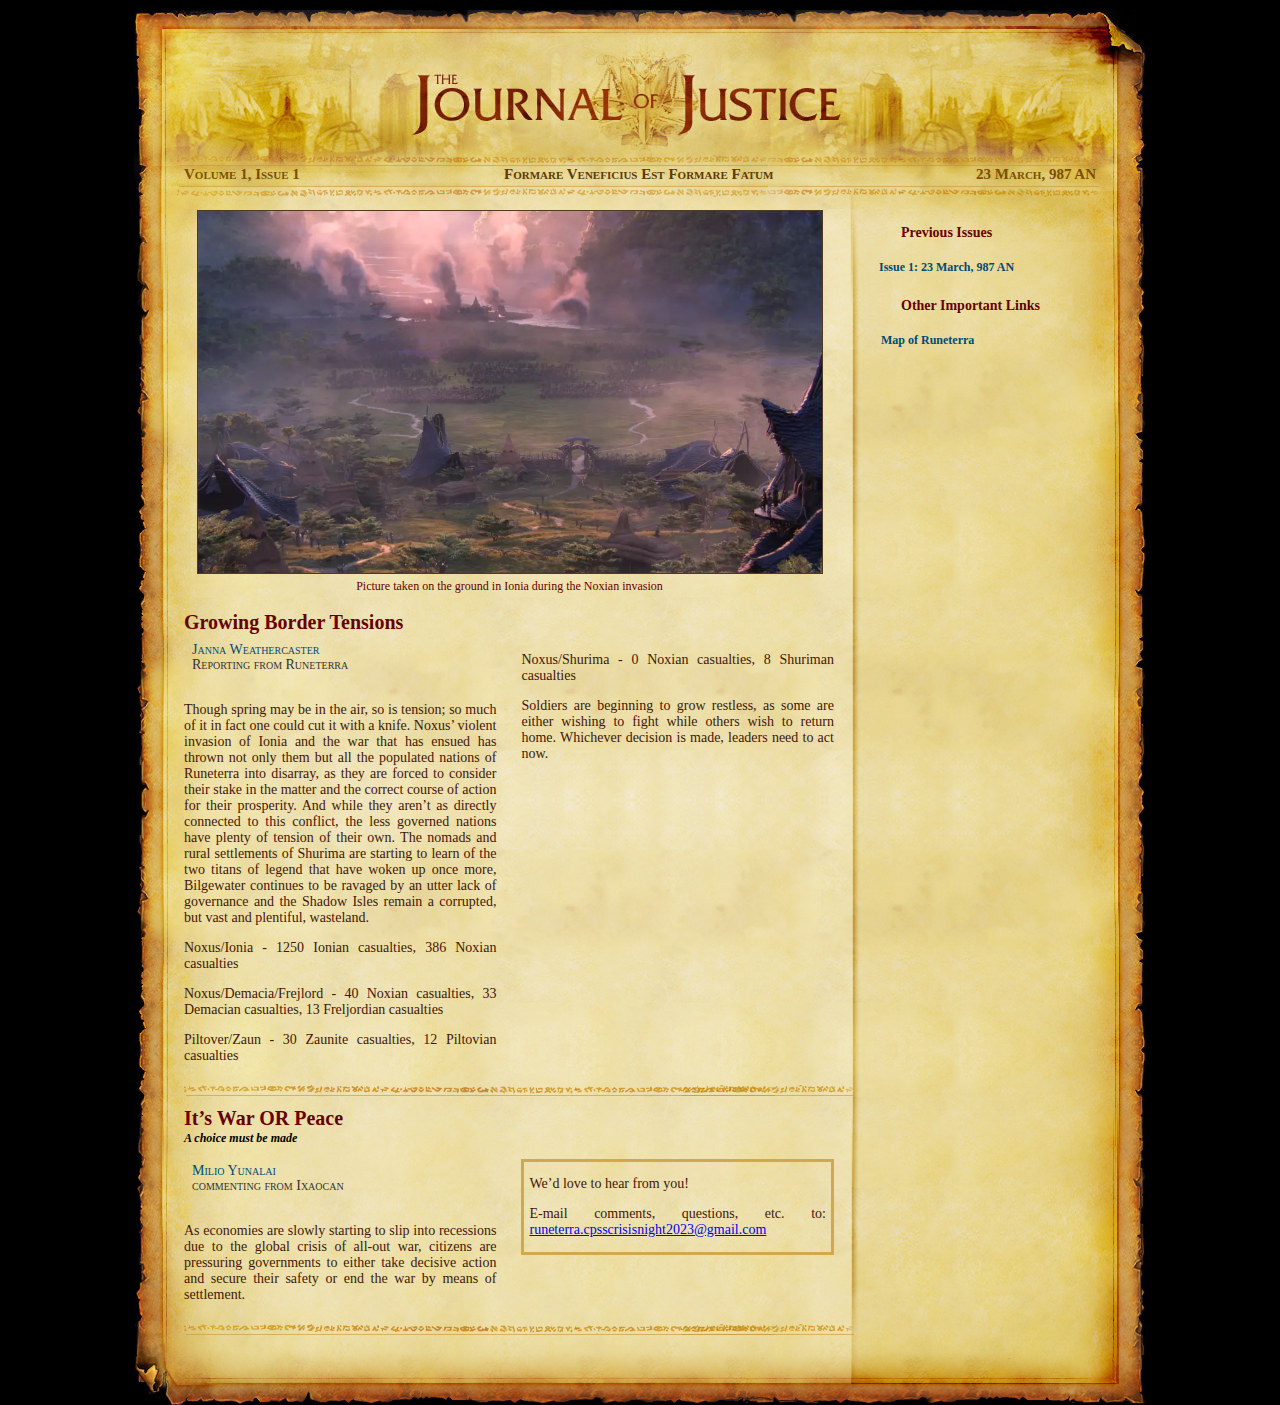
==== update-1.html @ 68105bf0 "Rename index.html to update-1.html" ====
<!DOCTYPE html PUBLIC "-//W3C//DTD HTML 4.01//EN" "http://www.w3.org/TR/html4/strict.dtd">
<!-- saved from url=(0058)http://arcanummajoris.altervista.org/JoJ/Vol1/Issue19.html -->
<html xmlns="http://www.w3.org/1999/xhtml" xml:lang="en" lang="en"><head><meta http-equiv="Content-Type" content="text/html; charset=UTF-8">


	<script type="text/javascript" src="./JOJ TEMPLATE_files/script_    _script type=" text="" javascript"=""></script>
	<link type="text/css" rel="stylesheet" media="all" href="./JOJ TEMPLATE_files/style.css">
    <link type="text/css" rel="stylesheet" media="all" href="./JOJ TEMPLATE_files/shadowbox.css">
	<script type="text/javascript">
		Shadowbox.init({
			enableKeys: false
		});
	</script>
	
	<title>The Journal of Justice – Volume 1, Issue 1</title>
<style id="custom-cursor" type="text/css">body button, body [type='button'], body input[type='reset'], body input[type='submit'], body [role="button"], ::-webkit-search-cancel-button, ::-webkit-search-decoration, ::-webkit-scrollbar-button, ::-webkit-file-upload-button, [role^=button], .cc_pointer, [type="search"]::-webkit-search-cancel-button, a, select, [type="search"]::-webkit-search-decoration, .paper-button, .ytp-progress-bar-container, input[type=submit], :link, :visited, a > *, img,  ::-webkit-scrollbar-button, .ogdlpmhglpejoiomcodnpjnfgcpmgale_pointer, ::-webkit-file-upload-button, .ytp-volume-panel, #myogdlpmhglpejoiomcodnpjnfgcpmgale .icon, body .custom-cursor-on-hover {cursor: "./JOJ TEMPLATE_files/cursor.png" 4 1, pointer !important;} html,body,body select,body .custom-cursor-default-hover {cursor: "./JOJ TEMPLATE_files/cursor.png" 7 3, auto !important;}></style></head>
<body>
	<div id="container">
		<div id="header">
			<img id="logo" src="./JOJ TEMPLATE_files/logo_en.jpg" alt="The Journal of Justice">
			<h1 id="issue_number">Volume 1, Issue 1</h1>
			<h2 id="latin_slug">Formare Veneficius Est Formare Fatum</h2>
			<h1 id="issue_date">23 March, 987 AN</h1>
		</div>
		<div id="footer"></div>
		<div id="sidebar">
            <div class="sidebar_top">
                <h2>Previous Issues</h2>
                <div id="block-block-3" class="block block-block">
					<div class="content">
					</div>
				</div>
				<div id="block-views-story_latest_issues-block_1" class="block block-views">
				<div class="content">
					<div class="view view-story-latest-issues view-id-story_latest_issues view-display-id-block_1 view-dom-id-1">
						<div class="view-content">
							<div class="item-list">
								<ul>
									<li class="views-row views-row-1 views-row-odd views-row-first">  
										<div class="views-field-title">
											<span class="field-content"><a href="#">Issue 1: 23 March, 987 AN</a></span>
										</div>
									</li>
								</ul>
							</div>
						</div>
					</div>
				</div>
			</div>
		</div>
		<div class="sidebar_bottom">
			<h2>Other Important Links</h2>
			<a href="https://drive.google.com/file/d/1shIzvJW5BO_DKiOSZcNDEJlAhk3VjiIP/view?usp=sharing">Map of Runeterra</a>
		</div>
			</div>
<div align="justify">
<div id="content_left">
					<center><img src="./JOJ TEMPLATE_files/H6HaHTj.png" style="width: 624px; height: 362px;" alt=""><span class="image_caption">       Picture taken on the ground in Ionia during the Noxian invasion</span></center><br>
<div class="article_block_100">
<h1>Growing Border Tensions</h1>

<div align="justify">
<div class="left_column">
<div class="reporter_box"><span class="reported_by">Janna Weathercaster</span> <span class="reported_from">Reporting from Runeterra</span></div>

<p>Though spring may be in the air, so is tension; so much of it in fact one could cut it with a knife. Noxus’ violent invasion of Ionia and the war that has ensued has thrown not only them but all the populated nations of Runeterra into disarray, as they are forced to consider their stake in the matter and the correct course of action for their prosperity. And while they aren’t as directly connected to this conflict, the less governed nations have plenty of tension of their own. The nomads and rural settlements of Shurima are starting to learn of the two titans of legend that have woken up once more, Bilgewater continues to be ravaged by an utter lack of governance and the Shadow Isles remain a corrupted, but vast and plentiful, wasteland.

</p>
<p>Noxus/Ionia - 1250 Ionian casualties, 386 Noxian casualties

</p>
<p>Noxus/Demacia/Frejlord - 40 Noxian casualties, 33 Demacian casualties, 13 Freljordian casualties

</p>
<p>Piltover/Zaun - 30 Zaunite casualties, 12 Piltovian casualties

</p>

</div>
</div>
<div align="justify">
<div class="right_column" style="margin-top: 3px;">

<p>Noxus/Shurima - 0 Noxian casualties, 8 Shuriman casualties

</p>
<p>Soldiers are beginning to grow restless, as some are either wishing to fight while others wish to return home. Whichever decision is made, leaders need to act now.

</p>




</div>
</div>
<div class="clear"></div>
<hr>
<h1>It’s War OR Peace</h1>
<h2>A choice must be made</h2>
<div align="justify">
<div class="left_column">
<div class="reporter_box"><span class="reported_by">Milio Yunalai</span> <span class="reported_from"> commenting from Ixaocan </span></div>

<p>As economies are slowly starting to slip into recessions due to the global crisis of all-out war, citizens are pressuring governments to either take decisive action and secure their safety or end the war by means of settlement.</p>

</div>
</div>

<div class="right_column" style="margin-top: 3px;">
<div align="justify">

</div>
<div class="article_block_100">
<div class="article_seperator">
<p>We’d love to hear from you!</p>
<p>E-mail comments, questions, etc. to: <a href="mailto:journalofjustice@riotgames.com">runeterra.cpsscrisisnight2023@gmail.com</a></p>


</div>
</div>
</div>
<div class="clear"></div>
<hr>		</div>
		<div style="clear: left"></div>
	</div>

<div id="sb-container"><div id="sb-overlay"></div><div id="sb-wrapper"><div id="sb-title"><div id="sb-title-inner"></div></div><div id="sb-wrapper-inner"><div id="sb-body"><div id="sb-body-inner"></div><div id="sb-loading"><div id="sb-loading-inner"><span>loading</span></div></div></div></div><div id="sb-info"><div id="sb-info-inner"><div id="sb-counter"></div><div id="sb-nav"><a id="sb-nav-close" title="Close" onclick="Shadowbox.close()"></a><a id="sb-nav-next" title="Next" onclick="Shadowbox.next()"></a><a id="sb-nav-play" title="Play" onclick="Shadowbox.play()"></a><a id="sb-nav-pause" title="Pause" onclick="Shadowbox.pause()"></a><a id="sb-nav-previous" title="Previous" onclick="Shadowbox.previous()"></a></div></div></div></div></div>
<script type="text/javascript">
			
</script></div></body></html>
---- JOJ TEMPLATE_files/style.css ----
html,body {
	padding: 0;
	height: 100%; /* needed for container min-height */
}

body {
	background: #000000;
	font-family: Georgia, serif;
	font-size: 14px;
	color: #666;
	margin: 50px 0;
}

.views-admin-links {
	display: none;
}

#container {
	position: relative; /* needed for footer positioning*/
	margin: 0 auto; /* center, not in IE5 */
	width: 1012px;
	background: #000000 url('./parchment_body.png') top left repeat-y;
	min-height: 400px;
}

#header {
	padding: 10px;
	background: url('./parchment_header.png') top left no-repeat;
	height: 313px;
	position: absolute;
	top: -40px;
	left: 0;
	right: 0;
}

#sidebar {
	padding: 10px;
	padding-top: 160px;
	position: relative;
	float: right;
	width: 235px;
	margin-right: 32px;
}

#footer {
	position: absolute;
	bottom: -50px;
	left: 0;
	right: 0;
	background: url('./parchment_footer.png') bottom left no-repeat;
	height: 313px;
}

.clear {
	clear: both;
}

hr {
	width: 674px;
	height: 11px;
	background: url('./hr_bg.png') top left no-repeat;
	border: none;
	margin-bottom: 10px;
}

.half {
    width: 322px;
}
/* End Basic Layout */

/* Header Layout */
#header h1, h2 {
	color: #7c4f00;
	font-size: 15px;
	font-family: Georgia, serif;
}

#header h2 {
	color: #5c3a00;
}

#issue_number {
	position: absolute; 
	top: 146px; 
	left: 50px;
	font-variant: small-caps;
}

#latin_slug {
 	position: absolute; 
 	top: 144px; 
 	left: 370px;
 	font-variant: small-caps;
}

#issue_date {
	position: absolute; 
	top: 146px; 
	right: 50px;
	font-variant: small-caps;
}

#logo {
	position: absolute; 
	left: 217px; 
	top: 54px;
}
/* End Header Layout */

/* Primary Content Styles */
#content_left {
	padding: 0 20px;
	padding-top: 160px;
	padding-bottom: 10px;
	margin-left: 30px;
	margin-right: 291px;
	position: relative;
}

#content_left h1 {
	color: #660000;
	font-size: 20px;
	font-family: Georgia, serif;
	margin: 0px;
	padding: 0px;
	line-height: 25px;
}

#content_left h2 {
	color: #000000;
	font-size: 12px;
	margin-top: 0px;
	font-family: Georgia, serif;
    font-style: italic;
}

#content_left h3 {
	font-size: 12px; 
	font-weight: bold; 
	color: #600;
	margin-bottom: -5px;
	border-bottom: 2px solid #600;
}

#content_left p {
	color: #411806;
}

#content_left img {
	border: 1px solid #513922;
}

.article_block_100 {
	width: 100%;
}

.article_block_50 {
	float: left;
	width: 48%;
}

.left {
	padding-right: 25px;
}

.left_column {
	float: left;
	width: 48%;
	padding-right: 25px;
}

.right_column {
	float: left;
	width: 48%;
	margin-top: 20px;
}

.reporter_box {
	background: url('http://arcanummajoris.altervista.org/wp-content/uploads/2016/02/reporter_box_bg.jpg') top left no-repeat;
	height: 47px;
	width: 287px;
	min-height: 47px;
	font-size: 14px;
	padding-top: 6px;
	padding-left: 8px;
	position: relative;
	font-variant: small-caps
}

.reported_by {
	color: #004b75;
	position: absolute;
	top: 7px;
}

.reported_from {
	color: #333333;
	position: absolute;
	bottom: 15px;
}

.mug_shot {
	border: 1px solid #6a4f29;
	height: 34px;
	width: 34px;
	float: left;
}

.article_seperator {
	padding-left: 5px; 
	padding-right: 5px; 
	border: 3px solid #d0a84d;
}

.inline_image {
	float: left; 
	padding-right: 5px; 
}

#content_left img.inline_image {
	border: none;
}

.image_caption { 
	font-size: 12px; 
	color: #600;
}
/* End Primary Content Styles */

/* Sidebar Styles */
#sidebar h2 {
	background: url('http://arcanummajoris.altervista.org/wp-content/uploads/2016/02/sidebar_h1_bg.png') top left no-repeat;
	height: 26px;
	font-size: 14px;
	color: #660000;
	padding-left: 32px;
	line-height: 22px;
}

.item-list ul {
	color: #004b75;
	margin-left: -30px;
	font-size: 12px;
	font-family: Georgia,serif;
	list-style-type: none;
}

.item-list ul li a, .item-list ul li a:visited {
	color: #004B75;
	text-decoration: none;
    font-size: 12px;
    font-weight: bold;
    font-family: Georgia, serif;
}

.sidebar_top {
    margin-bottom: 20px;
}

.sidebar_bottom a {
    color: #004B75;
    text-decoration: none;
    padding-left: 12px;
    font-size: 12px;
    font-weight: bold;
    font-family: Georgia, serif;
}
/* End Sidebar Styles */
---- JOJ TEMPLATE_files/shadowbox.css ----
/*
     FILE ARCHIVED ON 21:35:23 Aug 26, 2014 AND RETRIEVED FROM THE
     INTERNET ARCHIVE ON 1:45:05 Sep 12, 2014.
     JAVASCRIPT APPENDED BY WAYBACK MACHINE, COPYRIGHT INTERNET ARCHIVE.

     ALL OTHER CONTENT MAY ALSO BE PROTECTED BY COPYRIGHT (17 U.S.C.
     SECTION 108(a)(3)).
*/
#sb-title-inner,#sb-info-inner,#sb-loading-inner,div.sb-message{font-family:"HelveticaNeue-Light","Helvetica Neue",Helvetica,Arial,sans-serif;font-weight:200;color:#fff;}
#sb-container{position:fixed;margin:0;padding:0;top:0;left:0;z-index:999;text-align:left;visibility:hidden;display:none;}
#sb-overlay{position:relative;height:100%;width:100%;}
#sb-wrapper{position:absolute;visibility:hidden;width:100px;}
#sb-wrapper-inner{position:relative;border:1px solid #303030;overflow:hidden;height:100px;}
#sb-body{position:relative;height:100%;}
#sb-body-inner{position:absolute;height:100%;width:100%;}
#sb-player.html{height:100%;overflow:auto;}
#sb-body img{border:none;}
#sb-loading{position:relative;height:100%;}
#sb-loading-inner{position:absolute;font-size:14px;line-height:24px;height:24px;top:50%;margin-top:-12px;width:100%;text-align:center;}
#sb-loading-inner span{background:url(/web/20140826213523/http://joj.leagueoflegends.com/themes/story_tab/js/shadowbox-3.0.3/loading.gif) no-repeat;padding-left:34px;display:inline-block;}
#sb-body,#sb-loading{background-color:#060606;}
#sb-title,#sb-info{position:relative;margin:0;padding:0;overflow:hidden;}
#sb-title,#sb-title-inner{height:26px;line-height:26px;}
#sb-title-inner{font-size:16px;}
#sb-info,#sb-info-inner{height:20px;line-height:20px;}
#sb-info-inner{font-size:12px;}
#sb-nav{float:right;height:16px;padding:2px 0;width:45%;}
#sb-nav a{display:block;float:right;height:16px;width:16px;margin-left:3px;cursor:pointer;background-repeat:no-repeat;}
#sb-nav-close{background-image:url(/web/20140826213523/http://joj.leagueoflegends.com/themes/story_tab/js/shadowbox-3.0.3/close.png);}
#sb-nav-next{background-image:url(/web/20140826213523/http://joj.leagueoflegends.com/themes/story_tab/js/shadowbox-3.0.3/next.png);}
#sb-nav-previous{background-image:url(/web/20140826213523/http://joj.leagueoflegends.com/themes/story_tab/js/shadowbox-3.0.3/previous.png);}
#sb-nav-play{background-image:url(/web/20140826213523/http://joj.leagueoflegends.com/themes/story_tab/js/shadowbox-3.0.3/play.png);}
#sb-nav-pause{background-image:url(/web/20140826213523/http://joj.leagueoflegends.com/themes/story_tab/js/shadowbox-3.0.3/pause.png);}
#sb-counter{float:left;width:45%;}
#sb-counter a{padding:0 4px 0 0;text-decoration:none;cursor:pointer;color:#fff;}
#sb-counter a.sb-counter-current{text-decoration:underline;}
div.sb-message{font-size:12px;padding:10px;text-align:center;}
div.sb-message a:link,div.sb-message a:visited{color:#fff;text-decoration:underline;}
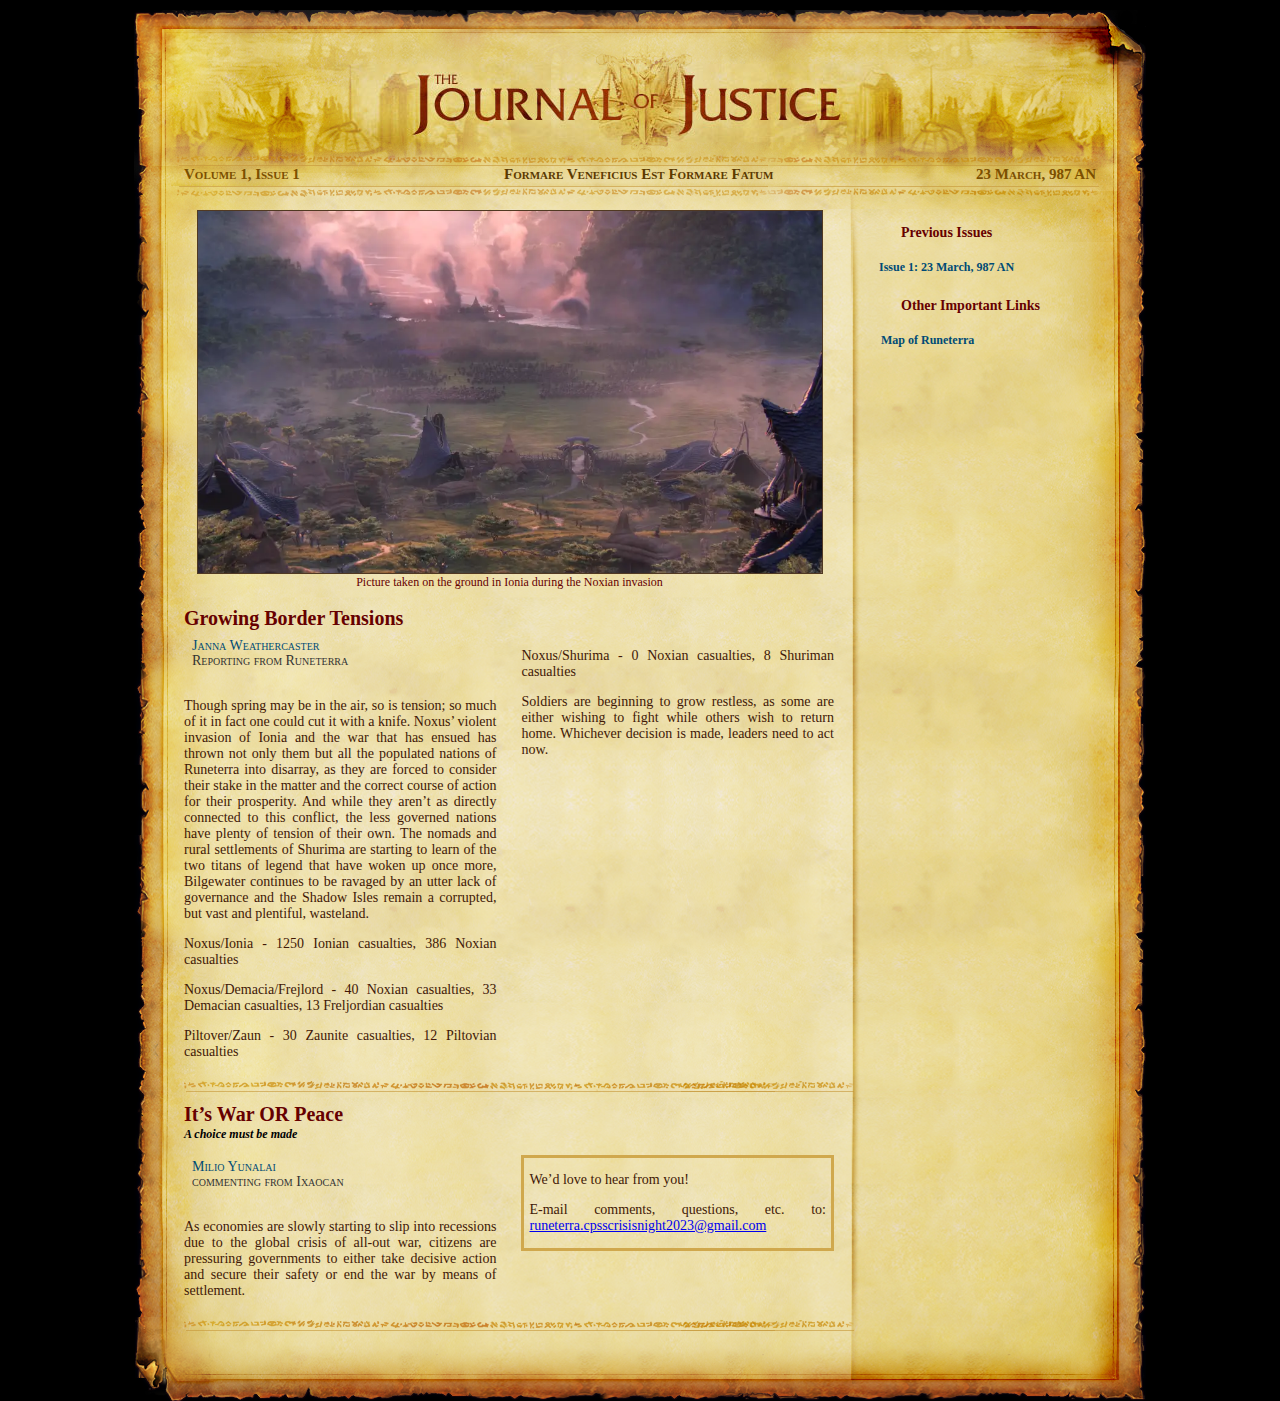
==== commit 96c1d471: "Rename index.html to update-1.html" ====
--- a/update-1.html
+++ b/update-1.html
@@ -55,7 +55,7 @@
 			</div>
 <div align="justify">
 <div id="content_left">
-					<center><img src="./JOJ TEMPLATE_files/H6HaHTj.png" style="width: 624px; height: 362px;" alt=""><span class="image_caption">       Picture taken on the ground in Ionia during the Noxian invasion</span></center><br>
+					<center><img src="./JOJ TEMPLATE_files/H6HaHTj.png" style="width: 624px; height: 362px; display: block;" alt=""><span class="image_caption">       Picture taken on the ground in Ionia during the Noxian invasion</span></center><br>
 <div class="article_block_100">
 <h1>Growing Border Tensions</h1>
 
